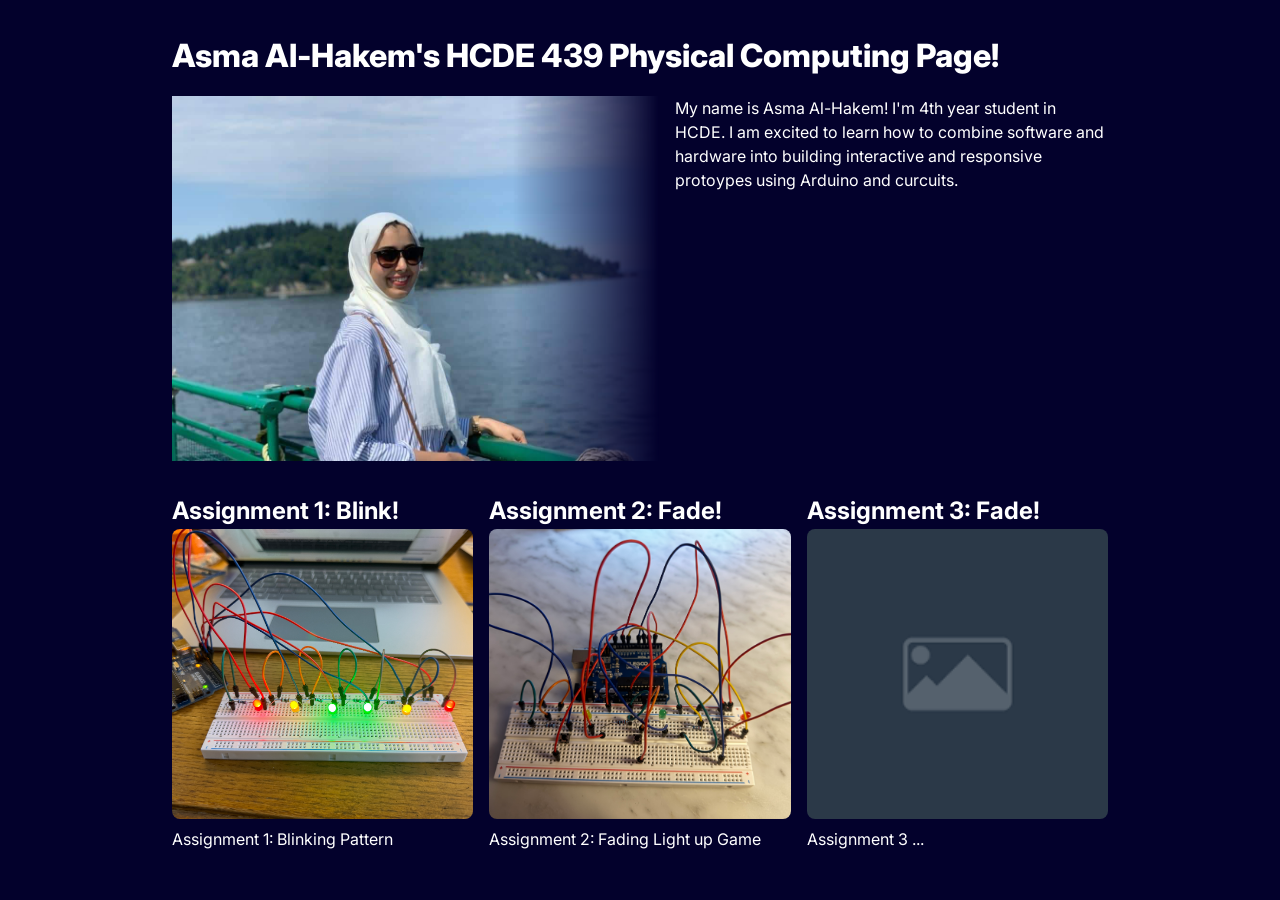
==== docs/index.html @ 26bb7ddf "A2 Done" ====
<!DOCTYPE html>
<html>
  <head>
    <meta charset="utf-8" />
    <meta name="viewport" content="width=device-width, maximum-scale=1.0" />

    <title>Asma Al-Hakem's HCDE 439 Physical Computing Page!</title>

    <link href="style.css" rel="stylesheet" />
  </head>
  <body>
    <h1>Asma Al-Hakem's HCDE 439 Physical Computing Page!</h1>

    <div class="header">
      <img src= "My photo.JPG"/>
      <p>
        My name is Asma Al-Hakem! I'm 4th year student in HCDE. I am excited to learn how to combine software and hardware into building interactive and responsive protoypes using Arduino and curcuits. 
      </p>
    </div>

    <div class="grid">
      <div class="assignment">
        <a href="a1.html">
          <h2>Assignment 1: Blink!</h2>
          <img src="HCDE 439 A1 Pic.JPG" />
        </a>
        <p>Assignment 1: Blinking Pattern</p>
      </div>

      <div class="assignment">
        <a href="a2.html">
          <h2>Assignment 2: Fade!</h2>
          <img src="HCDE 439, A2 Circuit.JPG" />
        </a>
        <p>Assignment 2: Fading Light up Game</p>
      </div>

      <div class="assignment">
        <a href="a2.html">
          <h2>Assignment 3: Fade!</h2>
          <img src="image place holder.png" />
        </a>
        <p>Assignment 3 ...</p>
      </div>
    </div>
  </body>
</html>
---- docs/style.css ----
@import url("https://fonts.googleapis.com/css2?family=Inter:wght@100;200;300;400;500;600;700;800;900&display=swap");

*,
*::before,
*::after {
  box-sizing: border-box;
}

* {
  margin: 0;
}

img,
picture,
video,
canvas,
svg {
  display: block;
  max-width: 100%;
}

body {
  font-family: "Inter", sans-serif;
  line-height: 1.5;
  -webkit-font-smoothing: antialiased;
  max-width: 1000px;
  padding: 2em;
  margin: auto;
  background-color: #03012c;
  color: #ffffff;
}

h1 {
  font-weight: 800;
}

h2 {
  font-weight: 700;
}

.header {
  display: flex;
  gap: 1em;
  margin-top: 1em;
}

.header img {
    width: 52%;
    object-fit: cover;
    mask-image: linear-gradient(
      to right,
      black 0%,
      black 70%,
      transparent 100%
    );
}

.grid {
  display: grid;
  grid-template-columns: repeat(auto-fit, minmax(250px, 1fr));
  gap: 1em;
  margin-top: 2em;
}

.grid img {
  transition: transform 0.25s ease, opacity 0.25s ease;
}

.grid a:hover img {
  transform: scale(1.02);
  opacity: 0.85;
}

.assignment a {
  color: #ffffff;
  text-decoration: none;
}

.assignment a:hover {
  color: rgb(170, 132, 164);
}


.assignment img {
  width: 100%;
  height: 290px;
  object-fit: cover;
  display: block;
  border-radius: 8px;
}


.assignment {
  min-width: 0;
}

.assignment p {
  margin-top: 0.5em;
  line-height: 1.6;
}

.container {
  display: flex;
  flex-direction: column;
  gap: 25px;
  padding-left: 0;
}

.item {
  width: 100%;
  max-width: 800px;
  margin: 0;
  text-align: left;
}

.item img {
  width: 100%;
  max-width: 600px;
  height: auto;
  object-fit: contain;
}


.firmware pre {
  background-color: #1c1c40;
  color: #f5f5f5;
  padding: 20px;
  border-radius: 10px;
  border: 1px solid #34345c;

  white-space: pre-wrap;
  overflow-wrap: break-word;
  text-align: left;
  font-family: Consolas, monospace;
  font-size: 14px;
  line-height: 1.6;

  max-width: 100%;
  box-sizing: border-box;
}
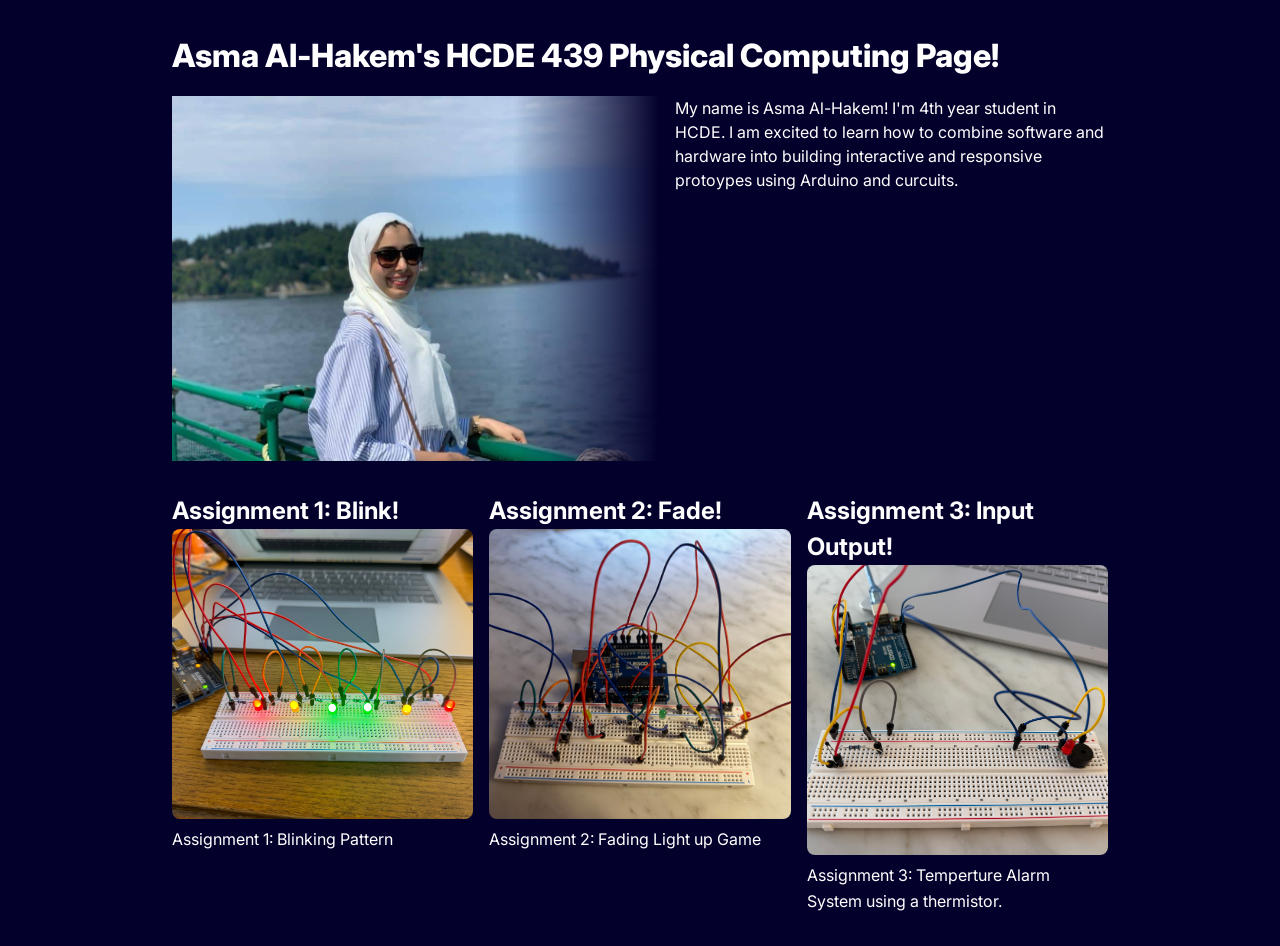
==== commit 31d8949d: "Done!" ====
--- a/docs/index.html
+++ b/docs/index.html
@@ -36,11 +36,11 @@
       </div>
 
       <div class="assignment">
-        <a href="a2.html">
-          <h2>Assignment 3: Fade!</h2>
-          <img src="image place holder.png" />
+        <a href="a3.html">
+          <h2>Assignment 3: Input Output!</h2>
+          <img src="HCDE 439 A3 circuit.JPG" />
         </a>
-        <p>Assignment 3 ...</p>
+        <p>Assignment 3: Temperture Alarm System using a thermistor. </p>
       </div>
     </div>
   </body>
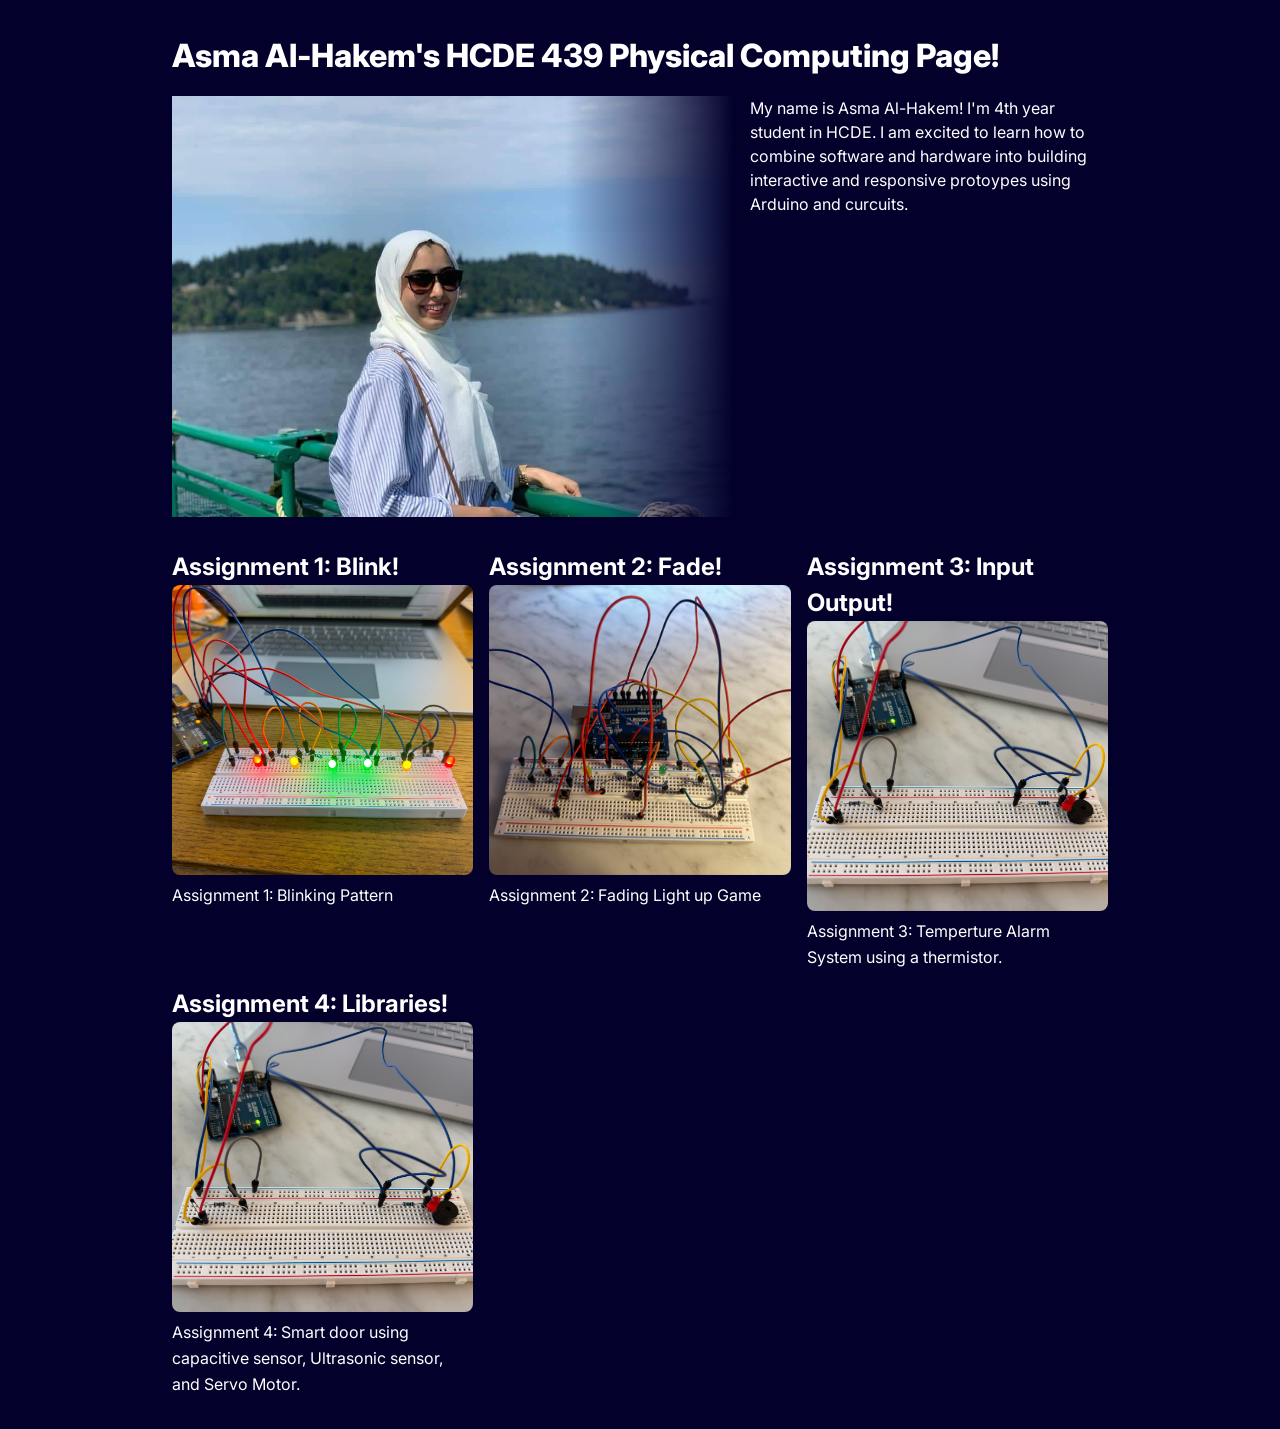
==== commit 8f767ce2: "Done" ====
--- a/docs/index.html
+++ b/docs/index.html
@@ -42,6 +42,14 @@
         </a>
         <p>Assignment 3: Temperture Alarm System using a thermistor. </p>
       </div>
+
+      <div class="assignment">
+        <a href="a4.html">
+          <h2>Assignment 4: Libraries!</h2>
+          <img src="HCDE 439 A3 circuit.JPG" />
+        </a>
+        <p>Assignment 4: Smart door using capacitive sensor, Ultrasonic sensor, and Servo Motor. </p>
+      </div>
     </div>
   </body>
 </html>
--- a/docs/style.css
+++ b/docs/style.css
@@ -45,7 +45,7 @@
 }
 
 .header img {
-    width: 52%;
+    width: 60%;
     object-fit: cover;
     mask-image: linear-gradient(
       to right,
@@ -122,20 +122,21 @@
 
 
 .firmware pre {
-  background-color: #1c1c40;
-  color: #f5f5f5;
-  padding: 20px;
-  border-radius: 10px;
-  border: 1px solid #34345c;
+    background-color: #1c1c40;
+    color: #f5f5f5;
+    padding: 20px;
+    border-radius: 10px;
+    border: 1px solid #34345c;
 
-  white-space: pre-wrap;
-  overflow-wrap: break-word;
-  text-align: left;
-  font-family: Consolas, monospace;
-  font-size: 14px;
-  line-height: 1.6;
+    white-space: pre-wrap;
+    overflow-wrap: break-word;
+    text-align: left;
+    font-family: Consolas, monospace;
+    font-size: 14px;
+    line-height: 1.6;
 
-  max-width: 100%;
-  box-sizing: border-box;
+    width: 120%;
+    max-width: none;
+    box-sizing: border-box;
 }
 
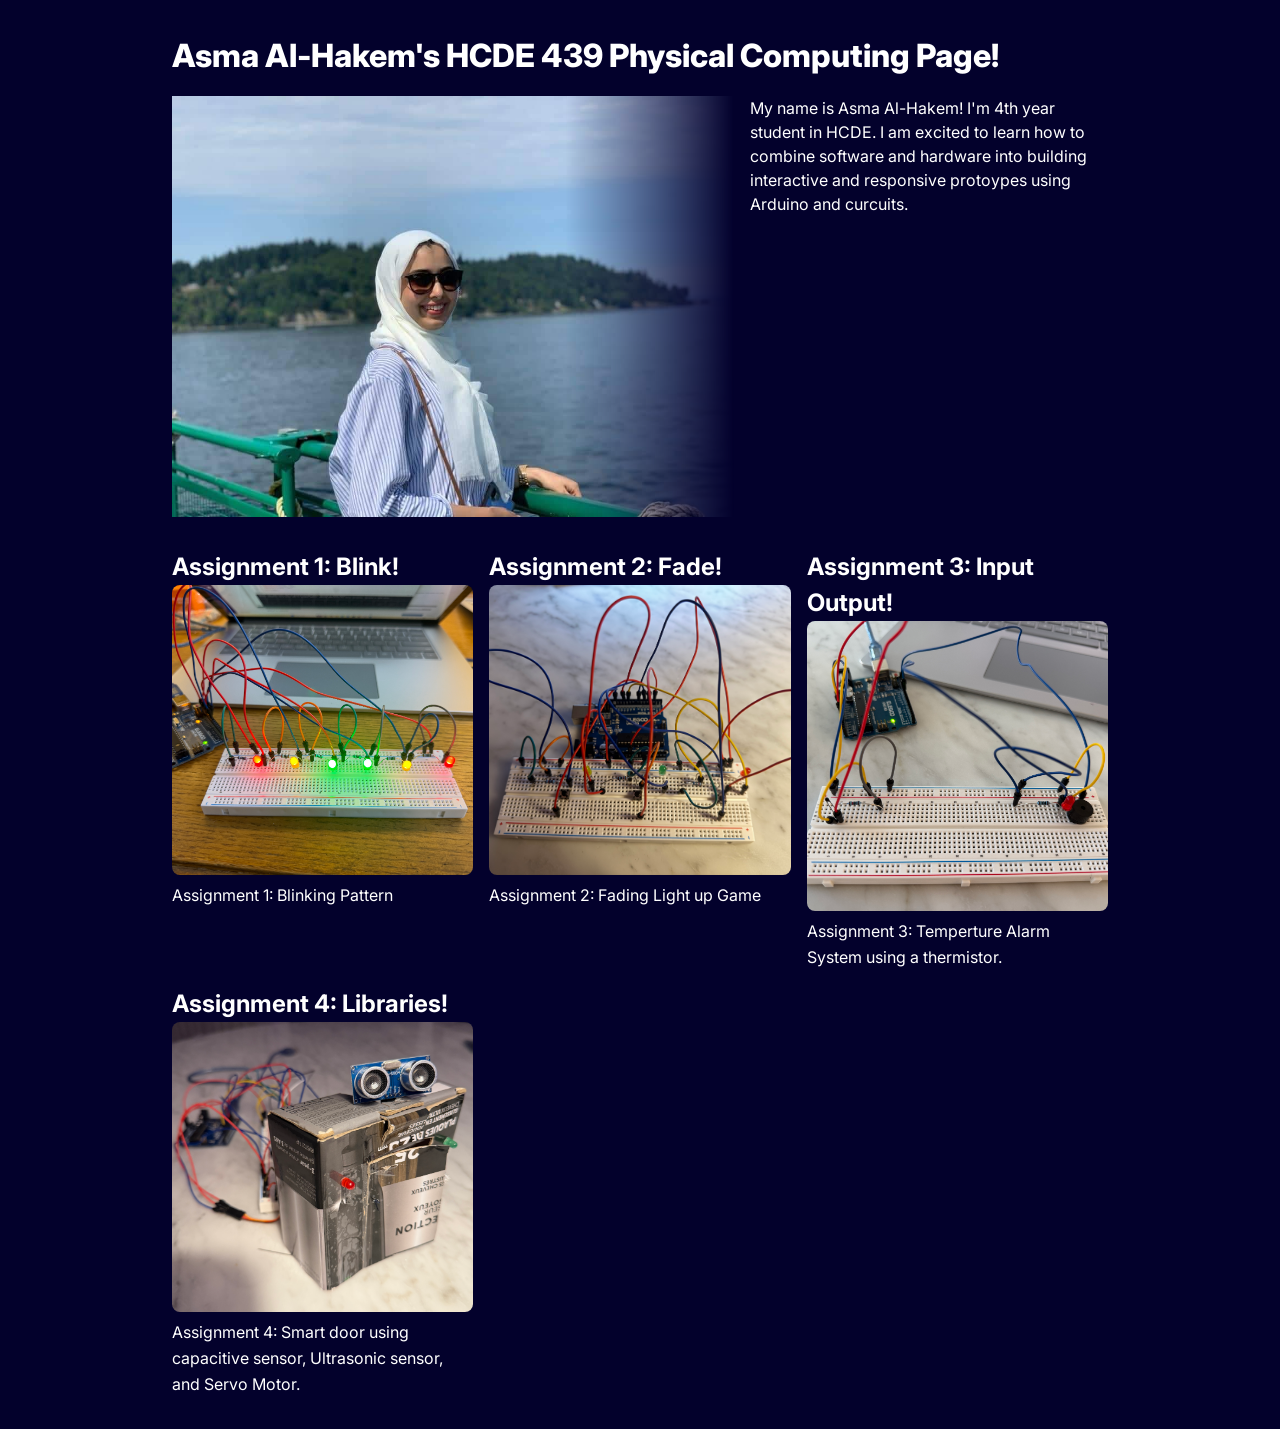
==== commit c9063a38: "Done" ====
--- a/docs/index.html
+++ b/docs/index.html
@@ -46,7 +46,7 @@
       <div class="assignment">
         <a href="a4.html">
           <h2>Assignment 4: Libraries!</h2>
-          <img src="HCDE 439 A3 circuit.JPG" />
+          <img src="HCDE 439, A4 Pic.jpg" />
         </a>
         <p>Assignment 4: Smart door using capacitive sensor, Ultrasonic sensor, and Servo Motor. </p>
       </div>
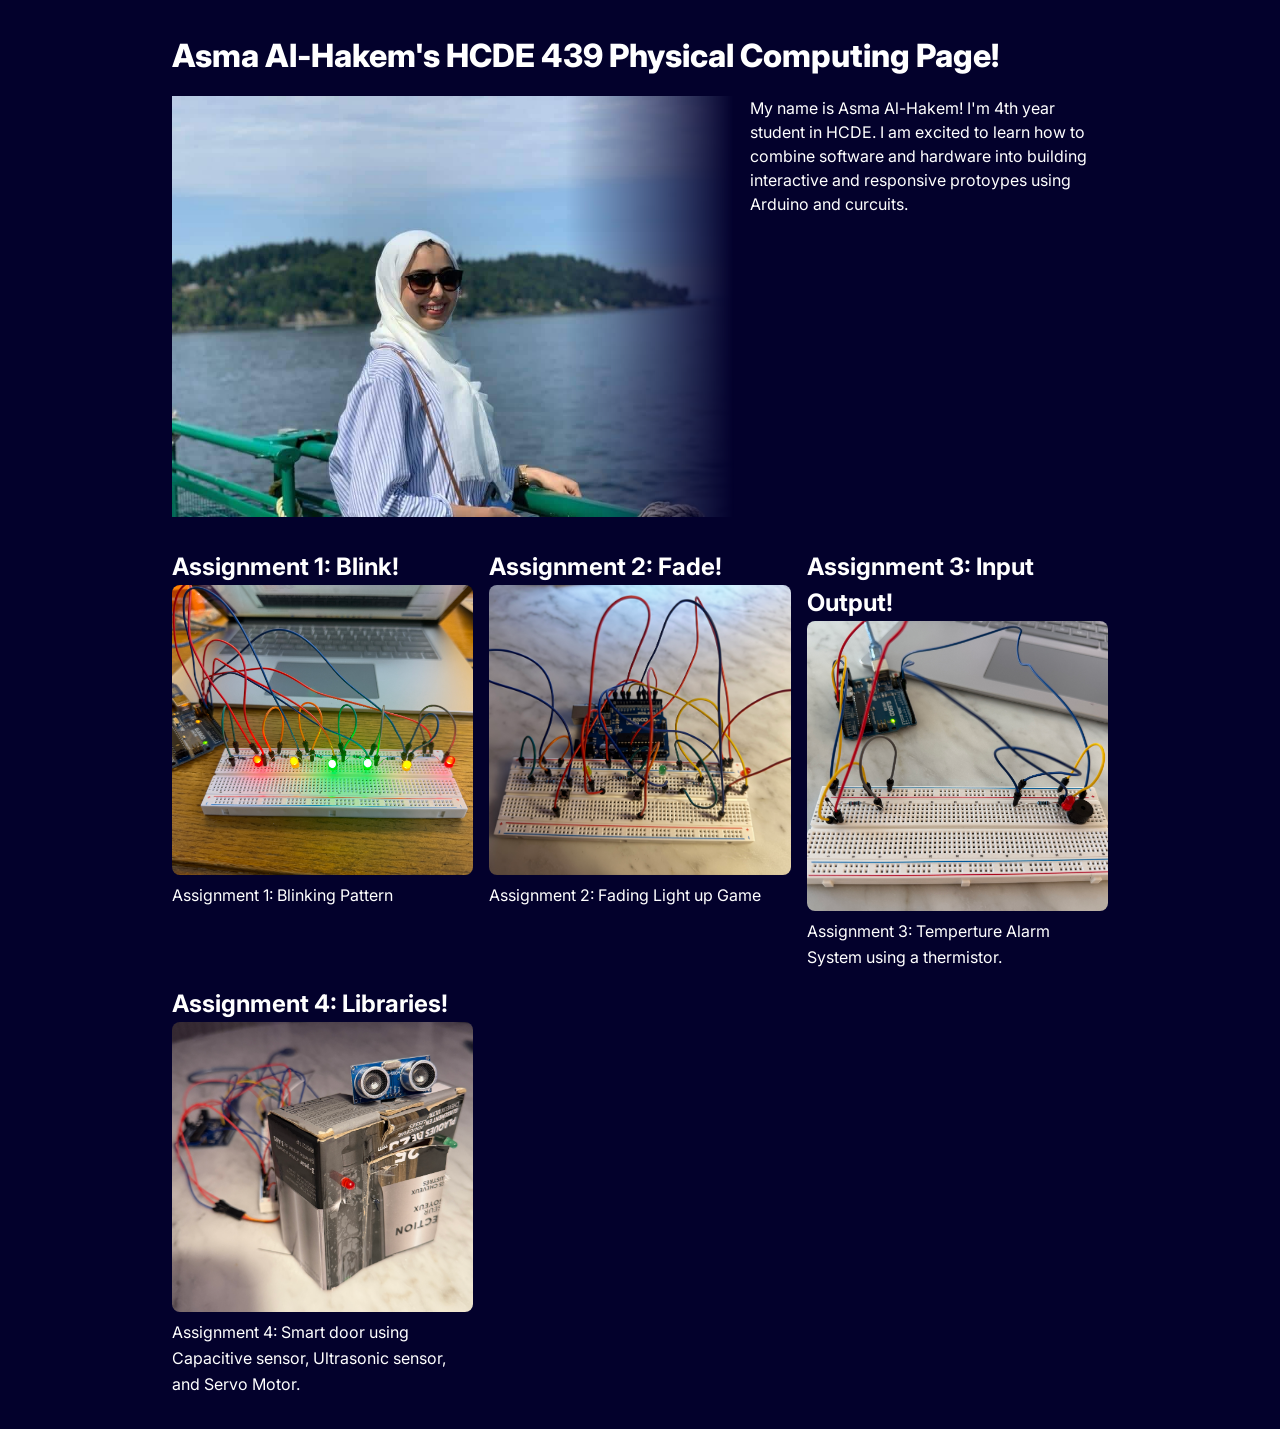
==== commit 62931ee5: "Done" ====
--- a/docs/index.html
+++ b/docs/index.html
@@ -48,7 +48,7 @@
           <h2>Assignment 4: Libraries!</h2>
           <img src="HCDE 439, A4 Pic.jpg" />
         </a>
-        <p>Assignment 4: Smart door using capacitive sensor, Ultrasonic sensor, and Servo Motor. </p>
+        <p>Assignment 4: Smart door using Capacitive sensor, Ultrasonic sensor, and Servo Motor. </p>
       </div>
     </div>
   </body>
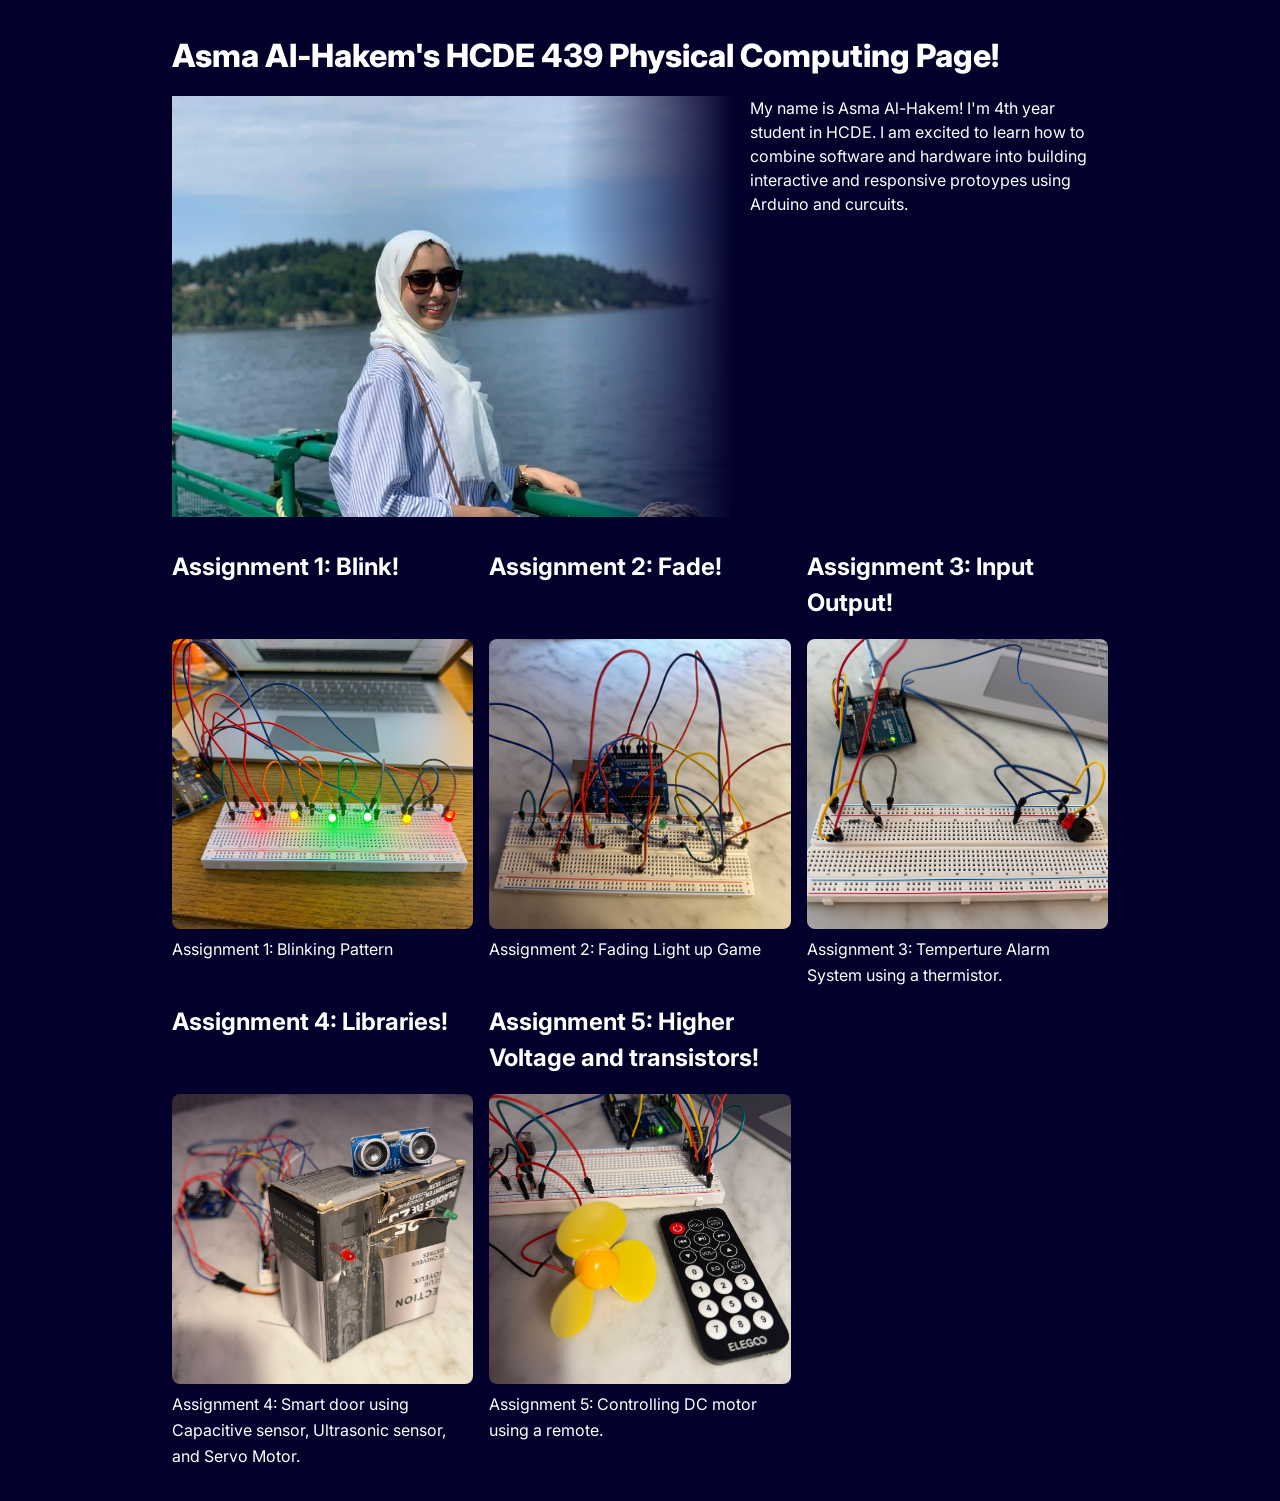
==== commit 02fc7260: "Done" ====
--- a/docs/index.html
+++ b/docs/index.html
@@ -50,6 +50,14 @@
         </a>
         <p>Assignment 4: Smart door using Capacitive sensor, Ultrasonic sensor, and Servo Motor. </p>
       </div>
+
+      <div class="assignment">
+        <a href="a5.html">
+          <h2>Assignment 5: Higher Voltage and transistors!</h2>
+          <img src="HCDE 439, A5 pic.JPG" />
+        </a>
+        <p>Assignment 5: Controlling DC motor using a remote. </p>
+      </div>
     </div>
   </body>
 </html>
--- a/docs/style.css
+++ b/docs/style.css
@@ -99,6 +99,11 @@
   line-height: 1.6;
 }
 
+.assignment h2 {
+  min-height: 80px;
+  margin-top: 0;
+  margin-bottom: 10px;
+}
 .container {
   display: flex;
   flex-direction: column;
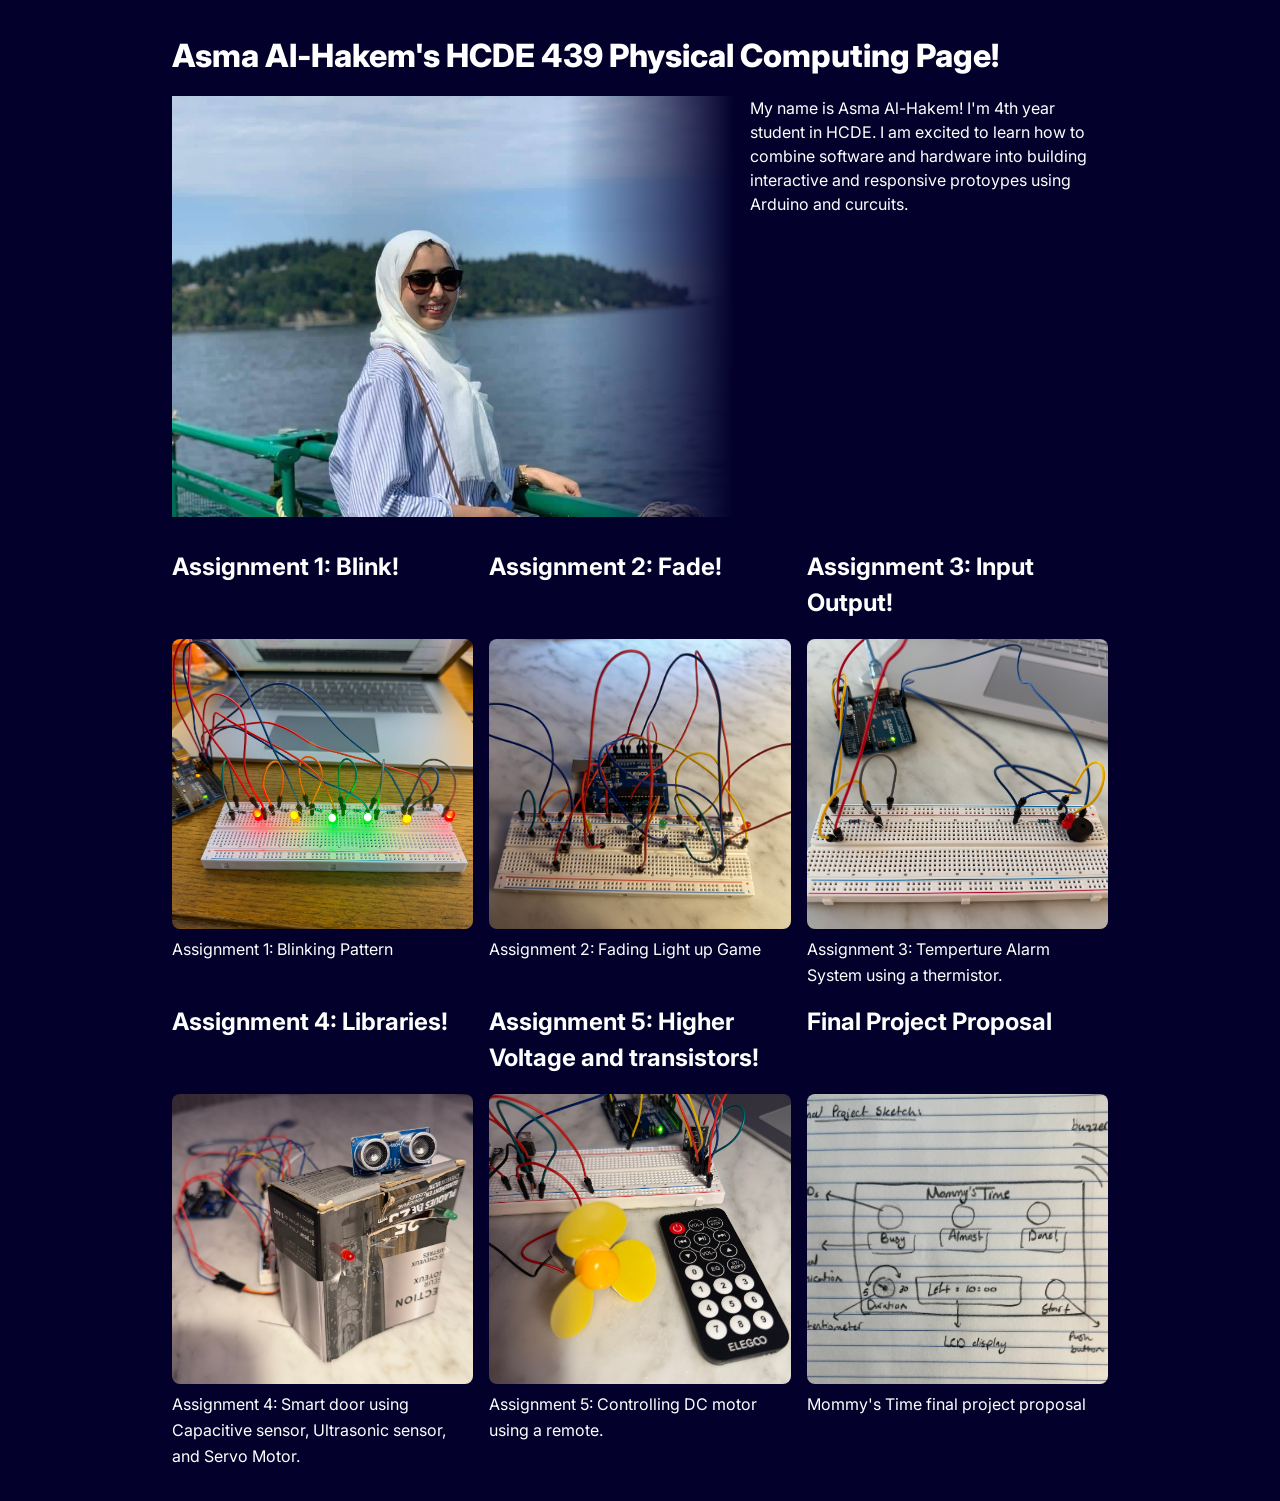
==== commit fe82295e: "ADDED" ====
--- a/docs/index.html
+++ b/docs/index.html
@@ -58,6 +58,14 @@
         </a>
         <p>Assignment 5: Controlling DC motor using a remote. </p>
       </div>
+
+      <div class="assignment">
+        <a href="Final-ProjectProposal.html">
+          <h2>Final Project Proposal</h2>
+          <img src="Final Project Proposal.jpg" />
+        </a>
+        <p> Mommy's Time final project proposal</p>
+      </div>
     </div>
   </body>
 </html>
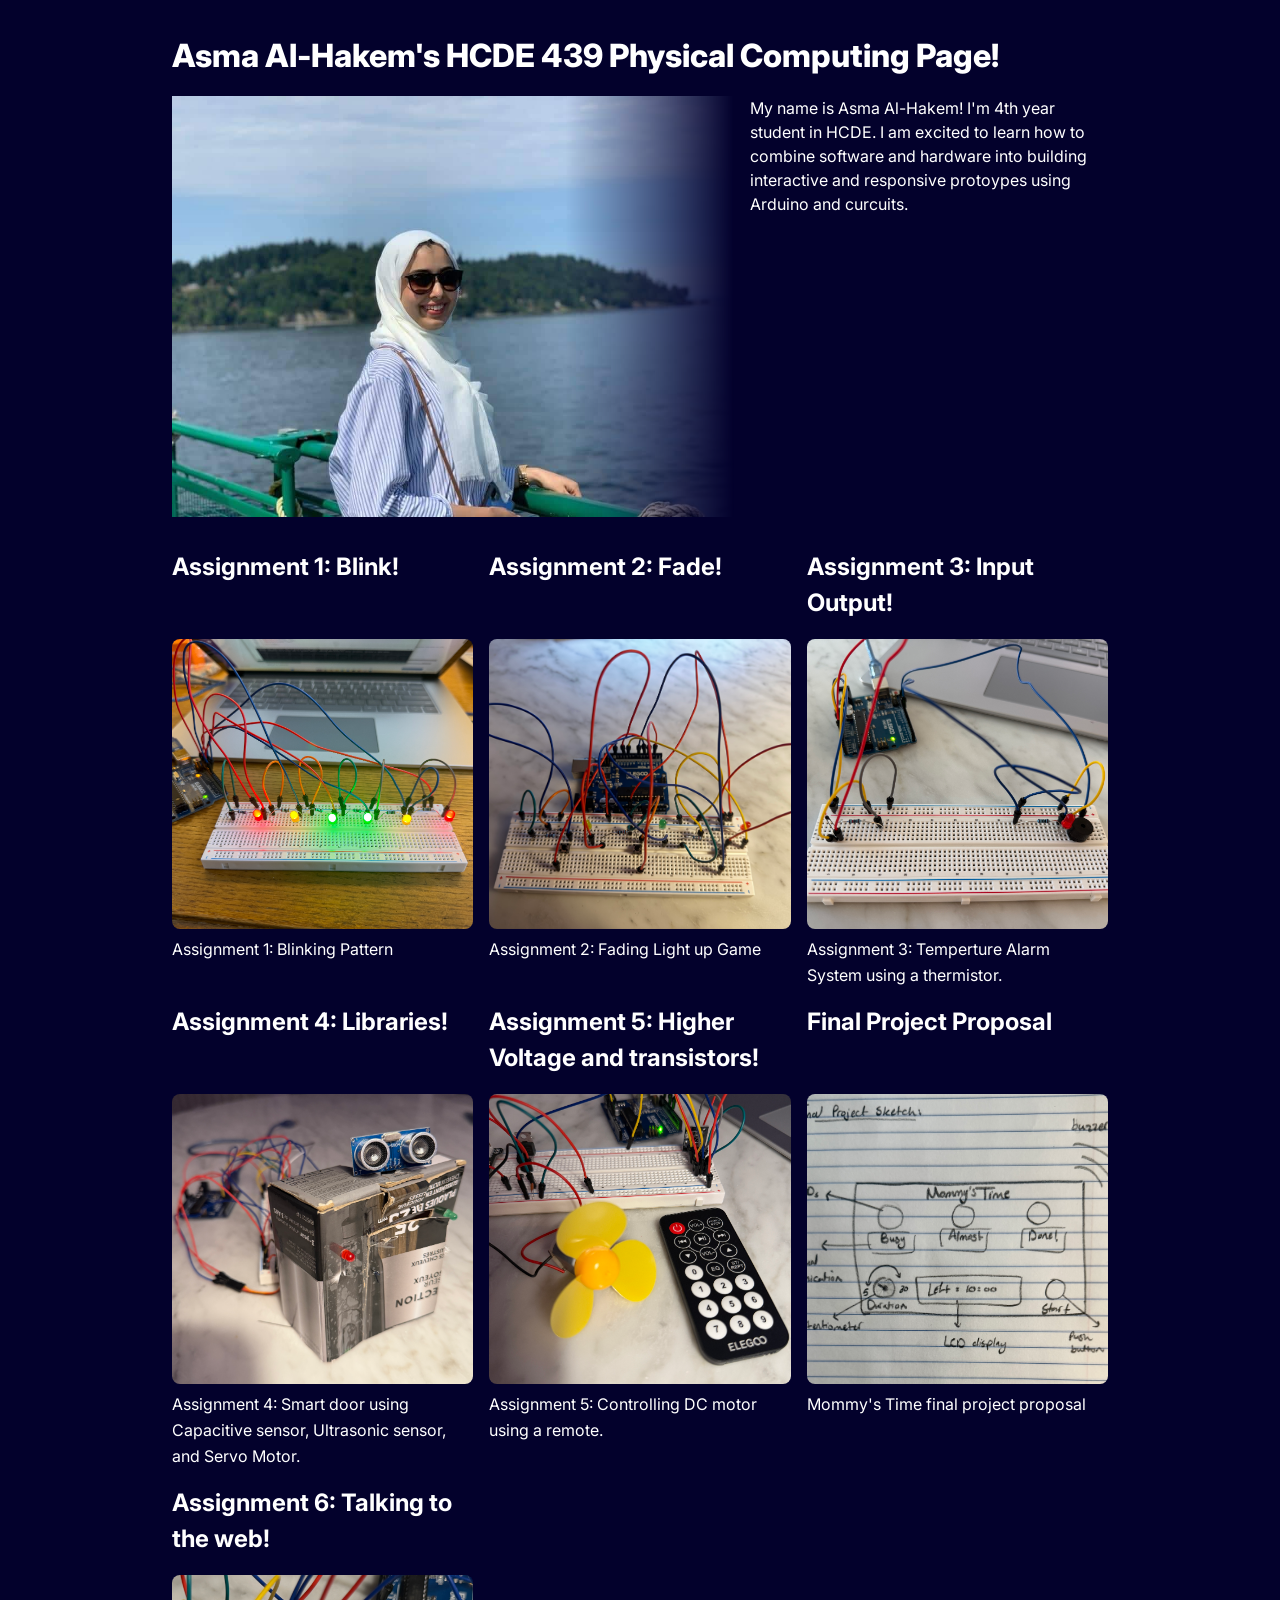
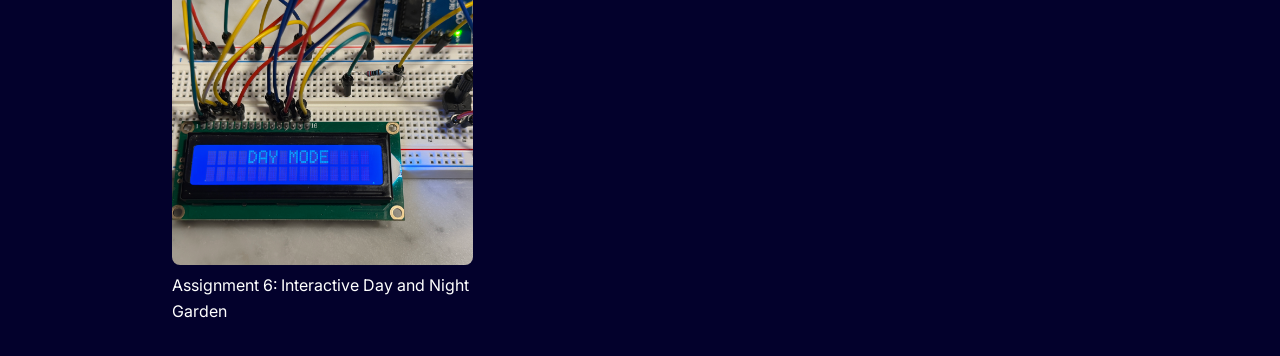
==== commit 52e533bf: "Done" ====
--- a/docs/index.html
+++ b/docs/index.html
@@ -66,6 +66,14 @@
         </a>
         <p> Mommy's Time final project proposal</p>
       </div>
+
+      <div class="assignment">
+        <a href="a6.html">
+          <h2>Assignment 6: Talking to the web!</h2>
+          <img src="HCDE439, A6, pic.JPG" />
+        </a>
+        <p>Assignment 6: Interactive Day and Night Garden</p>
+      </div>
     </div>
   </body>
 </html>
